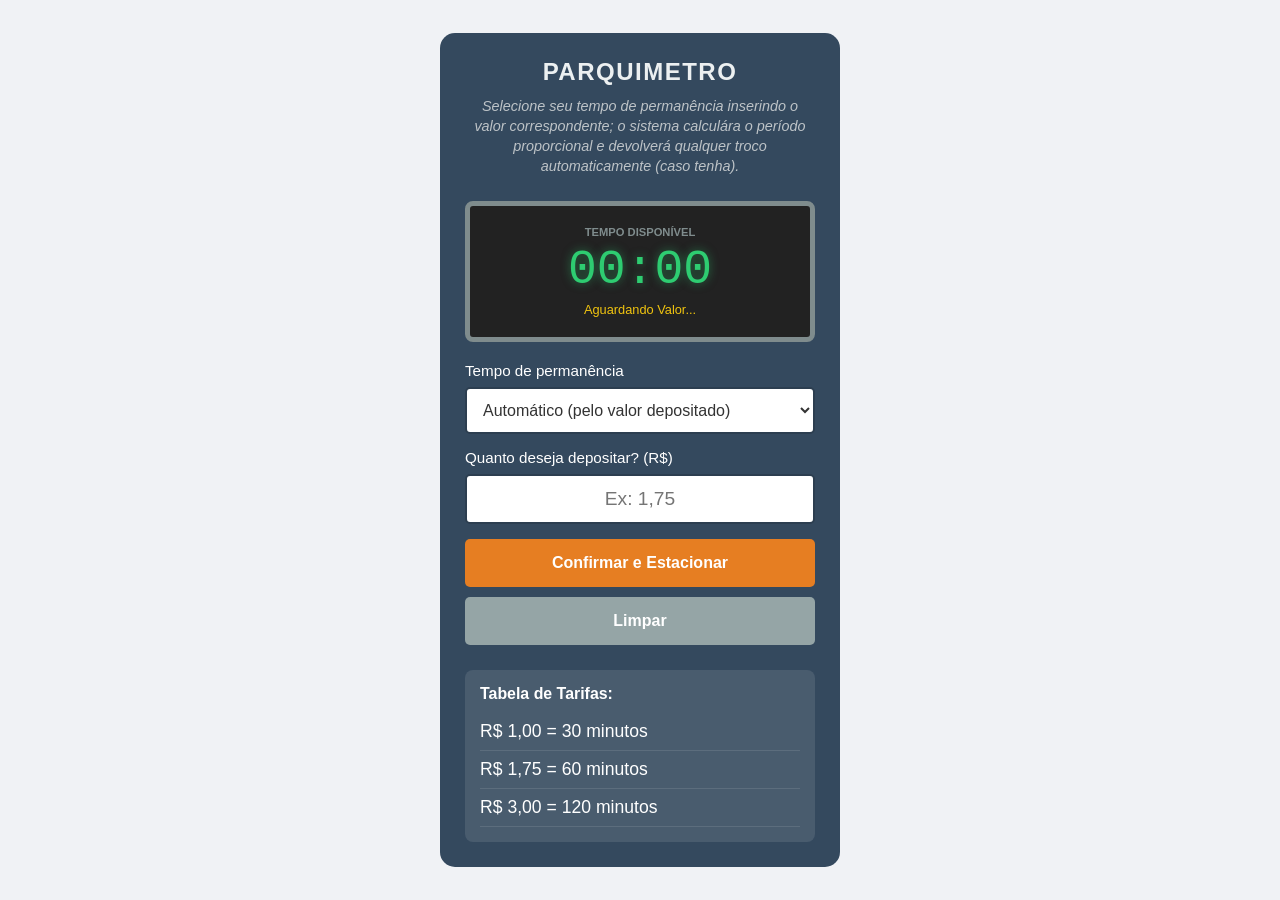
==== Projeto-Parquimetro/parquimetro.html @ 2eaccbb7 "Add parquimetro parking meter app Add a simple parking meter web app (HTML, CSS, JS) under Projeto-P" ====
<!DOCTYPE html>
<html lang="pt-BR">
<head>
    <meta charset="UTF-8">
    <meta name="viewport" content="width=device-width, initial-scale=1.0">
    <title>Parquimetro</title>
    <link rel="stylesheet" href="parquimetro.css">
</head>
<body>        
    <main class="parquimetro">
        <header>
            <h1>Parquimetro</h1>
            <p class="instrucao">
                Selecione seu tempo de permanência inserindo o valor correspondente; o sistema calculára o período proporcional e devolverá qualquer troco automaticamente (caso tenha).
            </p>
        </header>

        <section class="painel-digital" aria-live="polite">
            <h2 class="titulo-secao">Tempo Disponível</h2>
            <output id="visor-tempo">00:00</output>
            <p id="mensagem-status">Aguardando Valor...</p>
        </section>
        <form id="form-pagamento" class="entrada-dinheiro">
            <fieldset>
                <legend>Pagamento</legend>
                <label for="tempo-desejado">Tempo de permanência</label>
                <select id="tempo-desejado" required>
                    <option value="auto" selected>Automático (pelo valor depositado)</option>
                    <option value="30">30 minutos (R$ 1,00)</option>
                    <option value="60">60 minutos (R$ 1,75)</option>
                    <option value="120">120 minutos (R$ 3,00)</option>
                </select>

                <label for="valor-moeda">Quanto deseja depositar? (R$)</label>
                <input 
                type="number"
                id="valor-moeda"
                step="0.01"
                min="1.00"
                placeholder="Ex: 1,75"
                required>
                <div class="botoes">
                    <button type="submit">Confirmar e Estacionar</button>
                    <button type="button" id="btn-limpar" class="botao-secundario">Limpar</button>
                </div>
            </fieldset>
        </form>
        <aside class="ajuda-precos">
            <h3>Tabela de Tarifas:</h3>
            <ul>
                <li>R$ 1,00 = 30 minutos</li>
                <li>R$ 1,75 = 60 minutos</li>
                <li>R$ 3,00 = 120 minutos</li>
            </ul>
        </aside>
        <footer id="recibo-final" class="recibo-container" hidden>
            <h3>Ticket Confirmado</h3>
            <p>Valor depositado: R$ <strong id="recibo-valor">0,00</strong></p>
            <p>Permanência: <strong id="recibo-tempo">0</strong> minutos</p>
            <p>Valor do Troco: R$ <strong id="recibo-troco">0,00</strong></p>
            <hr>
            <p class="aviso-rodape">Retire seu comprovante e coloque no painel do veículo.</p>
            <div class="botoes">
                <button type="button" id="btn-novo-ticket" class="botao-secundario">Novo ticket</button>
            </div>
        </footer>
    </main>
    <script src="parquimetro.js"></script>
</body>
</html>
---- Projeto-Parquimetro/parquimetro.css ----
* {
    margin: 0;
    padding: 0;
    box-sizing: border-box;
    font-family: 'Segoe UI', roboto, helvetica, arial, sans-serif;
}

body {
    background-color: #f0f2f5;
    display: flex;
    justify-content: center;
    align-items: center;
    min-height: 100vh;
}

.parquimetro {
    background-color: #34495e;
    width: 100%;
    max-width: 400px;
    padding: 25px;
    border-radius: 15px;
    box-shadow: 0 15px 35px rgba(0,0,0,0,2);
    color: white;
}

header {
    text-align: center;
    margin-bottom: 25px;
}

h1 {
    font-size: 1.5rem;
    margin-bottom: 10px;
    color: #ecf0f1;
    text-transform: uppercase;
    letter-spacing: 1.5px;
}

.instrucao {
    font-size: 0.9rem;
    color: #bdc3c7;
    line-height: 1.4;
    font-style: italic;
}

.painel-digital {
    background-color: #222;
    border: 5px solid #7f8c8d;
    border-radius: 8px;
    padding: 20px;
    text-align: center;
    margin-bottom: 20px;
}

.titulo-secao {
    font-size: 0.7rem;
    color: #7f8c8d;
    text-transform: uppercase;
    margin-bottom: 5px;
}

#visor-tempo {
    display: block;
    font-size: 3rem;
    font-family: 'Courier New', Courier, monospace;
    color: #2ecc71;
    text-shadow: 0 0 10px rgba(46, 204, 113, 0.5);
}

#mensagem-status {
    font-size: 0.8rem;
    margin-top: 5px;
    color: #f1c40f;
}

.entrada-dinheiro fieldset {
    border: none;
}

legend {
    display: none;
}

label {
    display: block;
    margin-bottom: 8px;
    font-size: 0.95rem;
}

/* remove as setas do campo number (chrome, safari, edge, opera) */
input::-webkit-outer-spin-button,
input::-webkit-inner-spin-button {
    -webkit-appearance: none;
    margin: 0
}

input[type="number"] {
    width: 100%;
    padding: 12px;
    border-radius: 5px;
    border: 2px solid #2c3e50;
    font-size: 1.2rem;
    margin-bottom: 15px;
    text-align: center;
    outline: none;
    /* remove as setas no Firefox */
    -moz-appearance: textfield;
    appearance: textfield;
}

select {
    width: 100%;
    padding: 12px;
    border-radius: 5px;
    border: 2px solid #2c3e50;
    font-size: 1rem;
    margin-bottom: 15px;
    outline: none;
    background: #fff;
    color: #333;
}

button {
    width: 100%;
    padding: 15px;
    background-color: #e67e22;
    color: white;
    border: none;
    border-radius: 5px;
    font-weight: bold;
    font-size: 1rem;
    cursor: pointer;
    transition: background-color 0.3 ease;
}

button:hover {
    background-color: #d35400;
}

.botoes {
    display: flex;
    flex-direction: column;
    gap: 10px;
}

.botao-secundario {
    background-color: #95a5a6;
}

.botao-secundario:hover {
    background-color: #7f8c8d;
}

.ajuda-precos {
    margin-top: 25px;
    background-color: rgba(255, 255, 255, 0.1);
    padding: 15px;
    border-radius: 8px;
    font-size: 0.85rem;
}

.ajuda-precos ul {
    list-style: none;
    margin-top: 10px;
}

.ajuda-precos li {
    display: flex;
    justify-content: space-between;
    padding: 8px 0;
    border-bottom: 1px solid rgba(255, 255, 255, 0.1);
    font-size: 1.1rem;
}

.recibo-container {
    margin-top: 20px;
    padding: 20px;
    background-color: #fff;
    color: #333;
    border-radius: 8px;
    border-left: 5px solid #2ecc71;
}

.recibo-container[hidden] {
    display: none;
}
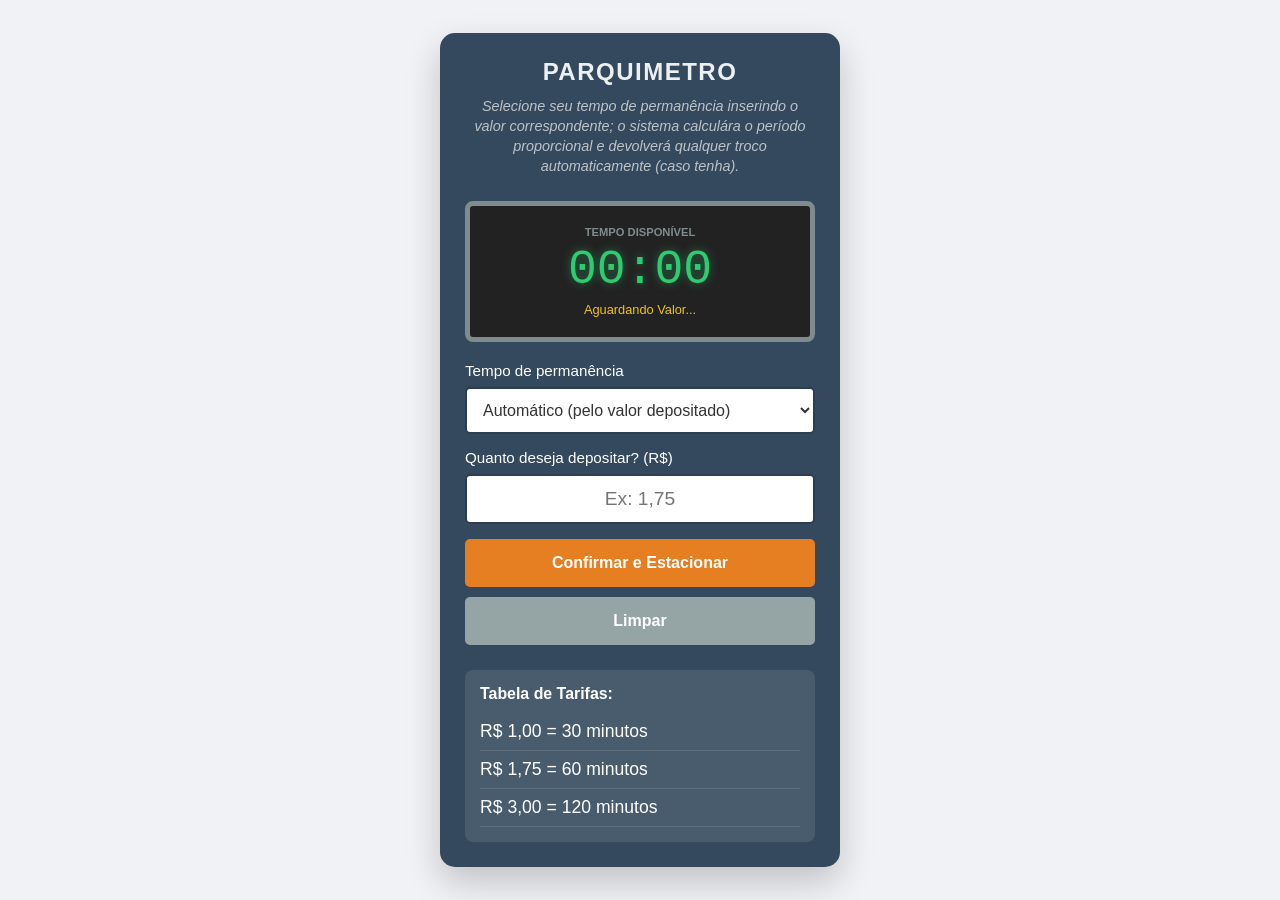
==== commit affa5c40: "Botão de limpar Foi inserido um botão para limpar e imprimir o ticket" ====
--- a/Projeto-Parquimetro/parquimetro.html
+++ b/Projeto-Parquimetro/parquimetro.html
@@ -8,6 +8,7 @@
 </head>
 <body>        
     <main class="parquimetro">
+        <!-- Cabeçalho / instruções do parquímetro -->
         <header>
             <h1>Parquimetro</h1>
             <p class="instrucao">
@@ -15,11 +16,14 @@
             </p>
         </header>
 
+        <!-- Painel digital (tempo e mensagens) -->
         <section class="painel-digital" aria-live="polite">
             <h2 class="titulo-secao">Tempo Disponível</h2>
             <output id="visor-tempo">00:00</output>
             <p id="mensagem-status">Aguardando Valor...</p>
         </section>
+
+        <!-- Formulário de pagamento -->
         <form id="form-pagamento" class="entrada-dinheiro">
             <fieldset>
                 <legend>Pagamento</legend>
@@ -33,11 +37,14 @@
 
                 <label for="valor-moeda">Quanto deseja depositar? (R$)</label>
                 <input 
-                type="number"
+                type="text"
                 id="valor-moeda"
-                step="0.01"
-                min="1.00"
+                name="valor-moeda"
+                inputmode="decimal"
+                pattern="[0-9]+([\\.,][0-9]{1,2})?"
                 placeholder="Ex: 1,75"
+                enterkeyhint="done"
+                autocomplete="off"
                 required>
                 <div class="botoes">
                     <button type="submit">Confirmar e Estacionar</button>
@@ -45,6 +52,8 @@
                 </div>
             </fieldset>
         </form>
+
+        <!-- Tabela de tarifas (ajuda visual) -->
         <aside class="ajuda-precos">
             <h3>Tabela de Tarifas:</h3>
             <ul>
@@ -53,16 +62,20 @@
                 <li>R$ 3,00 = 120 minutos</li>
             </ul>
         </aside>
+
+        <!-- Ticket/recibo (aparece após pagamento) -->
         <footer id="recibo-final" class="recibo-container" hidden>
-            <h3>Ticket Confirmado</h3>
-            <p>Valor depositado: R$ <strong id="recibo-valor">0,00</strong></p>
-            <p>Permanência: <strong id="recibo-tempo">0</strong> minutos</p>
-            <p>Valor do Troco: R$ <strong id="recibo-troco">0,00</strong></p>
-            <hr>
-            <p class="aviso-rodape">Retire seu comprovante e coloque no painel do veículo.</p>
-            <div class="botoes">
-                <button type="button" id="btn-novo-ticket" class="botao-secundario">Novo ticket</button>
+            <div class="ticket-conteudo">
+                <h3>Ticket Confirmado</h3>
+                <hr>
+                <p>Valor Depositado: R$ <strong id="recibo-valor">0,00</strong></p>
+                <p>Tempo de Permanência: <strong id="recibo-tempo">0</strong>min</p>
+                <p>Valor de Troco: R$ <strong id="recibo-troco">0,00</strong></p>
+                <hr>
+                <p class="rodape-ticket">Obrigado!</p>
             </div>
+            <button type="button" id="btn-imprimir" onclick="window.print()">Imprimir Ticket</button>
+            <button type="button" id="btn-novo-ticket" class="botao-secundario">Gerar Novo Ticket</button>
         </footer>
     </main>
     <script src="parquimetro.js"></script>
--- a/Projeto-Parquimetro/parquimetro.css
+++ b/Projeto-Parquimetro/parquimetro.css
@@ -1,3 +1,4 @@
+/* Reset / base */
 * {
     margin: 0;
     padding: 0;
@@ -5,6 +6,7 @@
     font-family: 'Segoe UI', roboto, helvetica, arial, sans-serif;
 }
 
+/* Layout da página */
 body {
     background-color: #f0f2f5;
     display: flex;
@@ -13,16 +15,18 @@
     min-height: 100vh;
 }
 
+/* Card principal */
 .parquimetro {
     background-color: #34495e;
     width: 100%;
     max-width: 400px;
     padding: 25px;
     border-radius: 15px;
-    box-shadow: 0 15px 35px rgba(0,0,0,0,2);
+    box-shadow: 0 15px 35px rgba(0, 0, 0, 0.2);
     color: white;
 }
 
+/* Cabeçalho */
 header {
     text-align: center;
     margin-bottom: 25px;
@@ -43,6 +47,7 @@
     font-style: italic;
 }
 
+/* Painel digital */
 .painel-digital {
     background-color: #222;
     border: 5px solid #7f8c8d;
@@ -73,6 +78,7 @@
     color: #f1c40f;
 }
 
+/* Formulário */
 .entrada-dinheiro fieldset {
     border: none;
 }
@@ -87,14 +93,15 @@
     font-size: 0.95rem;
 }
 
-/* remove as setas do campo number (chrome, safari, edge, opera) */
-input::-webkit-outer-spin-button,
-input::-webkit-inner-spin-button {
-    -webkit-appearance: none;
-    margin: 0
-}
-
-input[type="number"] {
+/* Controles */
+input,
+select,
+button {
+    font-size: 1rem;
+}
+
+/* Campo de valor (mobile-friendly: teclado decimal) */
+#valor-moeda {
     width: 100%;
     padding: 12px;
     border-radius: 5px;
@@ -103,11 +110,9 @@
     margin-bottom: 15px;
     text-align: center;
     outline: none;
-    /* remove as setas no Firefox */
-    -moz-appearance: textfield;
-    appearance: textfield;
-}
-
+}
+
+/* Select de tempo */
 select {
     width: 100%;
     padding: 12px;
@@ -120,6 +125,7 @@
     color: #333;
 }
 
+/* Botões */
 button {
     width: 100%;
     padding: 15px;
@@ -130,7 +136,7 @@
     font-weight: bold;
     font-size: 1rem;
     cursor: pointer;
-    transition: background-color 0.3 ease;
+    transition: background-color 0.3s ease;
 }
 
 button:hover {
@@ -151,6 +157,7 @@
     background-color: #7f8c8d;
 }
 
+/* Tabela de tarifas */
 .ajuda-precos {
     margin-top: 25px;
     background-color: rgba(255, 255, 255, 0.1);
@@ -172,15 +179,102 @@
     font-size: 1.1rem;
 }
 
+/* Ticket/recibo (tela) */
 .recibo-container {
     margin-top: 20px;
     padding: 20px;
     background-color: #fff;
     color: #333;
     border-radius: 8px;
-    border-left: 5px solid #2ecc71;
+    border-left: 5px solid #71c5e6;
 }
 
 .recibo-container[hidden] {
     display: none;
 }
+
+/* Espaçamento entre botões do ticket */
+#btn-imprimir {
+    margin-top: 12px;
+}
+
+#btn-novo-ticket {
+    margin-top: 10px;
+}
+
+/* Estilo de impressão (ticket) */
+@media print {
+    @page {
+        margin: 10mm;
+    }
+
+    body {
+        background: #fff !important;
+        display: block !important;
+        min-height: auto !important;
+        padding: 0 !important;
+    }
+    .parquimetro {
+        background: transparent !important;
+        color: #000 !important;
+        box-shadow: none !important;
+        padding: 0 !important;
+        max-width: none !important;
+        border-radius: 0 !important;
+    }
+    header,
+    .painel-digital,
+    #form-pagamento,
+    .ajuda-precos,
+    #btn-imprimir,
+    #btn-novo-ticket {
+        display: none !important;
+    }
+    .recibo-container {
+        display: block !important;
+        margin: 0 !important;
+        padding: 10mm 8mm !important;
+        border: 1px dashed #000 !important;
+        border-radius: 0 !important;
+        background: #fff !important;
+        color: #000 !important;
+        box-shadow: none !important;
+        -webkit-print-color-adjust: exact;
+        print-color-adjust: exact;
+    }
+    #recibo-final {
+        display: block !important;
+        position: static !important;
+        width: 80mm !important;
+        margin: 0 auto !important;
+        border: none !important;
+    }
+
+    .ticket-conteudo {
+        font-family: "Courier New", Courier, monospace !important;
+        font-size: 11pt !important;
+        line-height: 1.25 !important;
+    }
+
+    .ticket-conteudo h3 {
+        text-align: center !important;
+        text-transform: uppercase !important;
+        letter-spacing: 1px !important;
+        margin-bottom: 6mm !important;
+    }
+
+    .ticket-conteudo p {
+        margin: 3mm 0 !important;
+    }
+
+    .ticket-conteudo hr {
+        border: none !important;
+        border-top: 1px dashed #000 !important;
+        margin: 5mm 0 !important;
+    }
+
+    .rodape-ticket {
+        text-align: center !important;
+        margin-top: 6mm !important;
+    }
+}
